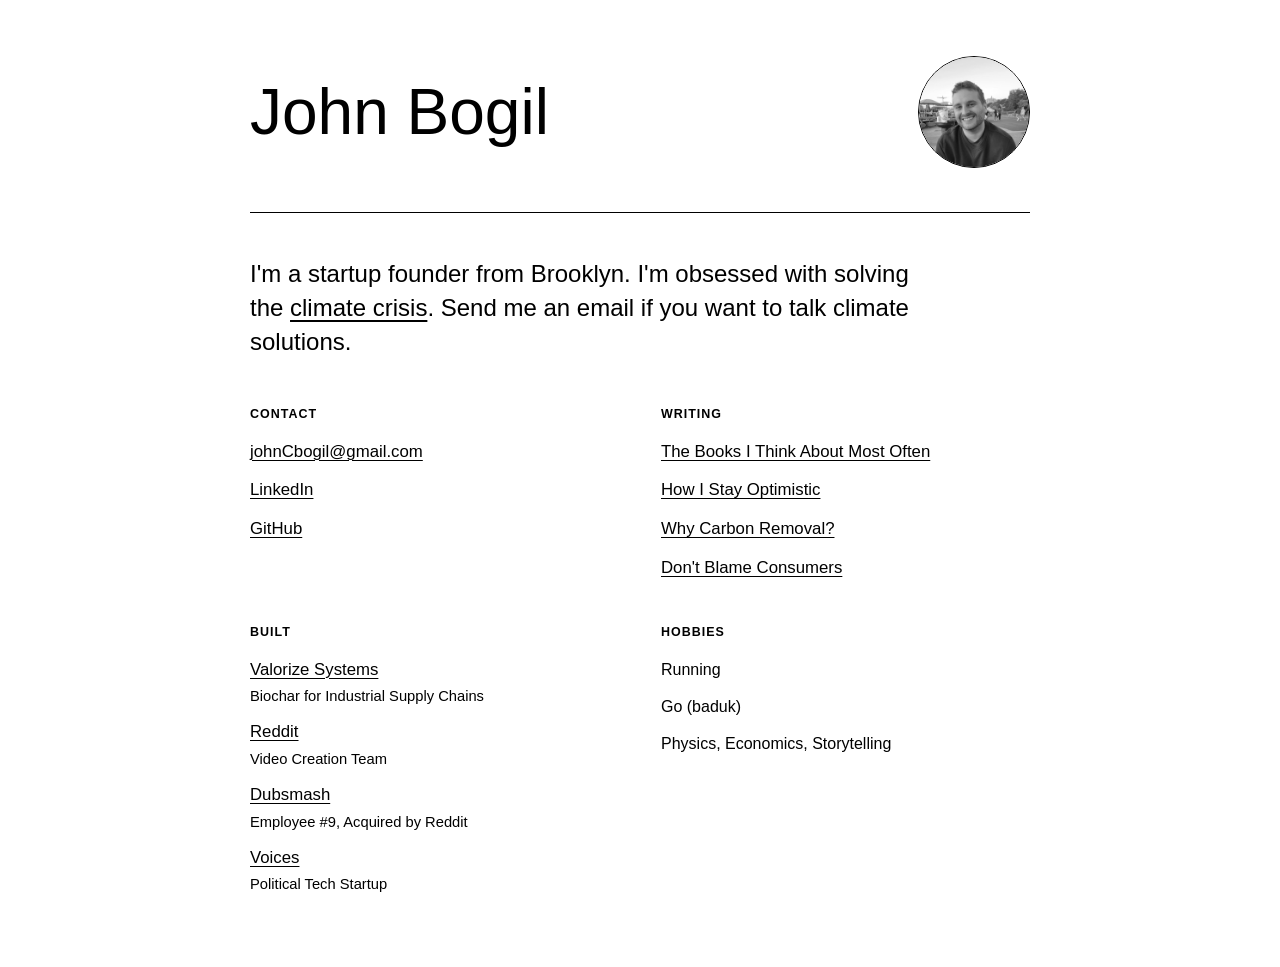
==== index.html @ 276f4df5 "Update homepage role description" ====
<!doctype html>
<html lang="en">
  <head>
    <meta charset="utf-8">
    <meta name="viewport" content="width=device-width, initial-scale=1">
    <meta
      name="description"
      content="John Bogil is a startup founder from Brooklyn focused on climate solutions."
    >
    <link rel="icon" type="image/png" href="/assets/favicon.png">
    <link rel="apple-touch-icon" href="/assets/apple-touch-icon.png">
    <title>John Bogil</title>
    <style>
      :root {
        color-scheme: light;
        --bg: #fff;
        --text: #000;
        --muted: #000;
        --line: #000;
        --accent: #000;
        --focus: #000;
        --font-sans: -apple-system, BlinkMacSystemFont, "SF Pro Text",
          "SF Pro Display", "Helvetica Neue", Helvetica, Arial, sans-serif;
      }

      * {
        box-sizing: border-box;
      }

      html {
        font-size: 16px;
      }

      body {
        margin: 0;
        background: var(--bg);
        color: var(--text);
        font-family: var(--font-sans);
        line-height: 1.58;
        text-rendering: optimizeLegibility;
      }

      a {
        color: var(--accent);
        overflow-wrap: anywhere;
        text-decoration-thickness: 0.08em;
        text-underline-offset: 0.18em;
      }

      a:hover {
        color: var(--text);
      }

      a:focus-visible {
        border-radius: 4px;
        outline: 3px solid var(--focus);
        outline-offset: 3px;
      }

      .page {
        width: calc(100% - 40px);
        max-width: 780px;
        margin: 0 auto;
        padding: 56px 0 72px;
      }

      header {
        display: flex;
        align-items: center;
        justify-content: space-between;
        gap: 28px;
        padding-bottom: 44px;
        border-bottom: 1px solid var(--line);
      }

      h1 {
        margin: 0;
        font-size: 4rem;
        font-weight: 500;
        line-height: 0.98;
      }

      .avatar {
        display: block;
        width: 112px;
        height: 112px;
        flex: 0 0 auto;
        border: 1px solid var(--line);
        border-radius: 50%;
        filter: grayscale(100%);
        object-fit: cover;
      }

      main {
        padding-top: 44px;
      }

      .intro {
        max-width: 670px;
        margin: 0 0 46px;
        font-size: 1.5rem;
        line-height: 1.42;
      }

      .grid {
        display: grid;
        grid-template-columns: minmax(0, 1fr) minmax(0, 1fr);
        gap: 42px;
      }

      section {
        min-width: 0;
      }

      h2 {
        margin: 0 0 14px;
        font-family: var(--font-sans);
        font-size: 0.78rem;
        font-weight: 700;
        letter-spacing: 0.08em;
        text-transform: uppercase;
        color: var(--muted);
      }

      ul {
        display: grid;
        gap: 12px;
        margin: 0;
        padding: 0;
        list-style: none;
      }

      li {
        margin: 0;
      }

      .item-title {
        display: inline;
        font-size: 1.05rem;
      }

      .item-note {
        display: block;
        margin-top: 2px;
        color: var(--muted);
        font-family: var(--font-sans);
        font-size: 0.92rem;
        line-height: 1.5;
      }

      @media (max-width: 660px) {
        .page {
          width: calc(100% - 36px);
          padding-top: 28px;
          padding-bottom: 48px;
        }

        header {
          gap: 18px;
          padding-bottom: 30px;
        }

        h1 {
          font-size: 2.45rem;
        }

        .avatar {
          width: 76px;
          height: 76px;
        }

        .intro {
          font-size: 1.25rem;
        }

        .grid {
          grid-template-columns: 1fr;
          gap: 34px;
        }

        main {
          padding-top: 32px;
        }
      }
    </style>
  </head>
  <body>
    <div class="page">
      <header>
        <h1>John Bogil</h1>
        <img
          class="avatar"
          src="assets/avatar.jpg"
          width="512"
          height="512"
          alt="John Bogil"
        >
      </header>

      <main>
        <p class="intro">
          I'm a startup founder from Brooklyn.
          I'm obsessed with solving the
          <a href="https://apnews.com/article/climate-united-nations-paris-europe-berlin-802ae4475c9047fb6d82ac88b37a690e" target="_blank" rel="noopener noreferrer">climate crisis</a>.
          Send me an email if you want to talk climate solutions.
        </p>

        <div class="grid">
          <section id="contact" aria-labelledby="contact-title">
            <h2 id="contact-title">Contact</h2>
            <ul>
              <li>
                <a class="item-title" href="mailto:johncbogil@gmail.com">johnCbogil@gmail.com</a>
              </li>
              <li>
                <a class="item-title" href="https://www.linkedin.com/in/johnbogil/" target="_blank" rel="noopener noreferrer">LinkedIn</a>
              </li>
              <li>
                <a class="item-title" href="https://github.com/johnCbogil" target="_blank" rel="noopener noreferrer">GitHub</a>
              </li>
            </ul>
          </section>

          <section id="writing" aria-labelledby="writing-title">
            <h2 id="writing-title">Writing</h2>
            <ul>
              <li>
                <a class="item-title" href="writing/books.html">The Books I Think About Most Often</a>
              </li>
              <li>
                <a class="item-title" href="writing/optimism.html">How I Stay Optimistic</a>
              </li>
              <li>
                <a class="item-title" href="writing/carbon-removal.html">Why Carbon Removal?</a>
              </li>
              <li>
                <a class="item-title" href="writing/consumers.html">Don't Blame Consumers</a>
              </li>
            </ul>
          </section>

          <section id="projects" aria-labelledby="projects-title">
            <h2 id="projects-title">Built</h2>
            <ul>
              <li>
                <a class="item-title" href="https://www.valorizesystems.com/" target="_blank" rel="noopener noreferrer">Valorize Systems</a>
                <span class="item-note">Biochar for Industrial Supply Chains</span>
              </li>
              <li>
                <a class="item-title" href="https://redditinc.com/news/bringing-more-of-dubsmash-to-reddit-by-launching-new-video-features" target="_blank" rel="noopener noreferrer">Reddit</a>
                <span class="item-note">Video Creation Team</span>
              </li>
              <li>
                <a class="item-title" href="https://techcrunch.com/2020/12/13/reddit-acquires-dubsmash/" target="_blank" rel="noopener noreferrer">Dubsmash</a>
                <span class="item-note">Employee #9, Acquired by Reddit</span>
              </li>
              <li>
                <a class="item-title" href="projects/voices.html">Voices</a>
                <span class="item-note">Political Tech Startup</span>
              </li>
            </ul>
          </section>

          <section id="hobbies" aria-labelledby="hobbies-title">
            <h2 id="hobbies-title">Hobbies</h2>
            <ul>
              <li>Running</li>
              <li>Go (baduk)</li>
              <li>Physics, Economics, Storytelling</li>
            </ul>
          </section>
        </div>
      </main>
    </div>
  </body>
</html>
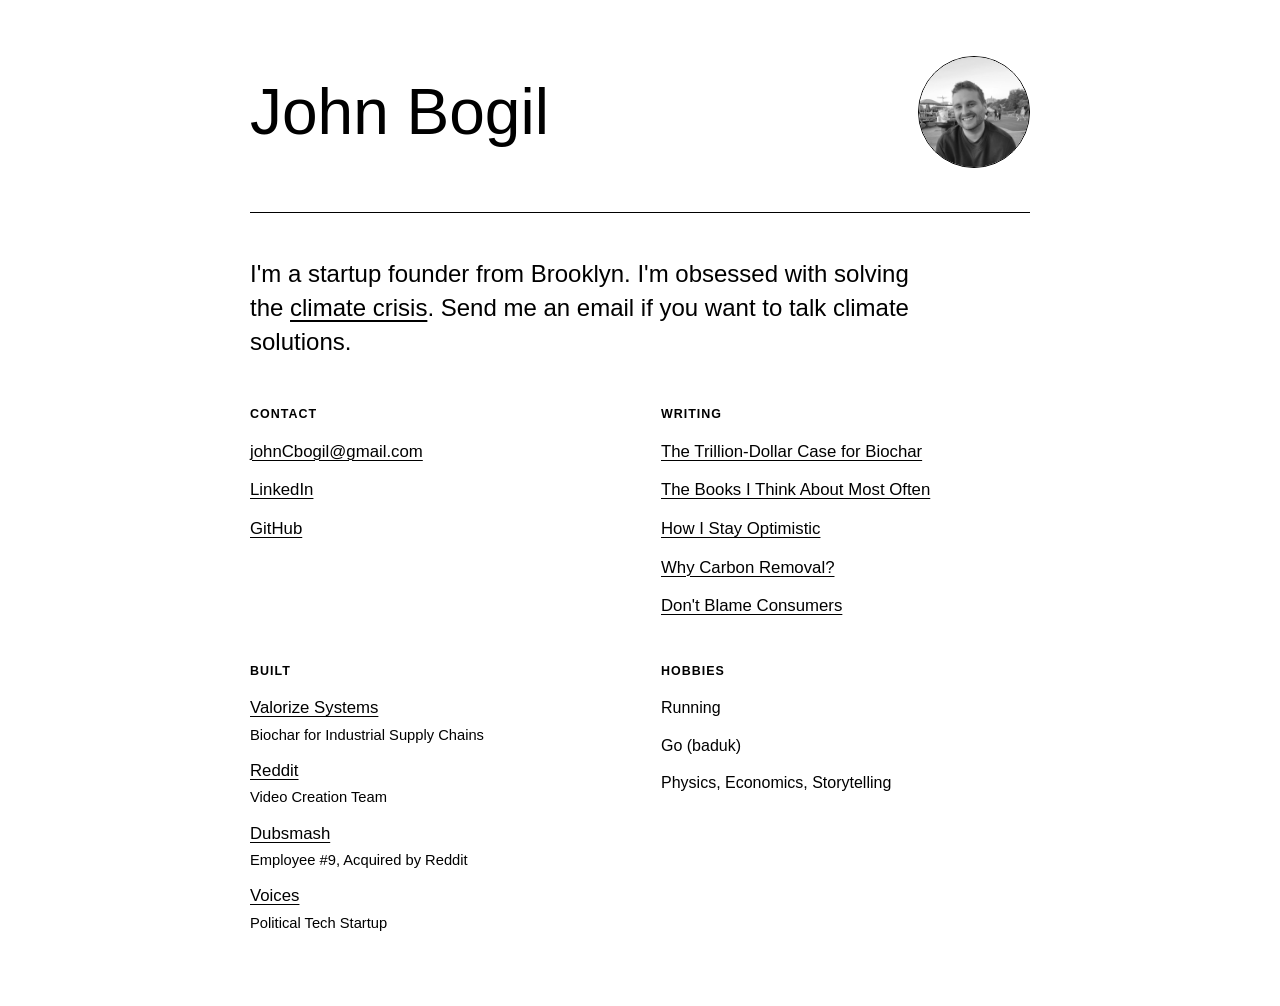
==== commit 872c7938: "Publish biochar industrial case" ====
--- a/index.html
+++ b/index.html
@@ -225,6 +225,9 @@
             <h2 id="writing-title">Writing</h2>
             <ul>
               <li>
+                <a class="item-title" href="writing/trillion-dollar-case-for-biochar.html">The Trillion-Dollar Case for Biochar</a>
+              </li>
+              <li>
                 <a class="item-title" href="writing/books.html">The Books I Think About Most Often</a>
               </li>
               <li>
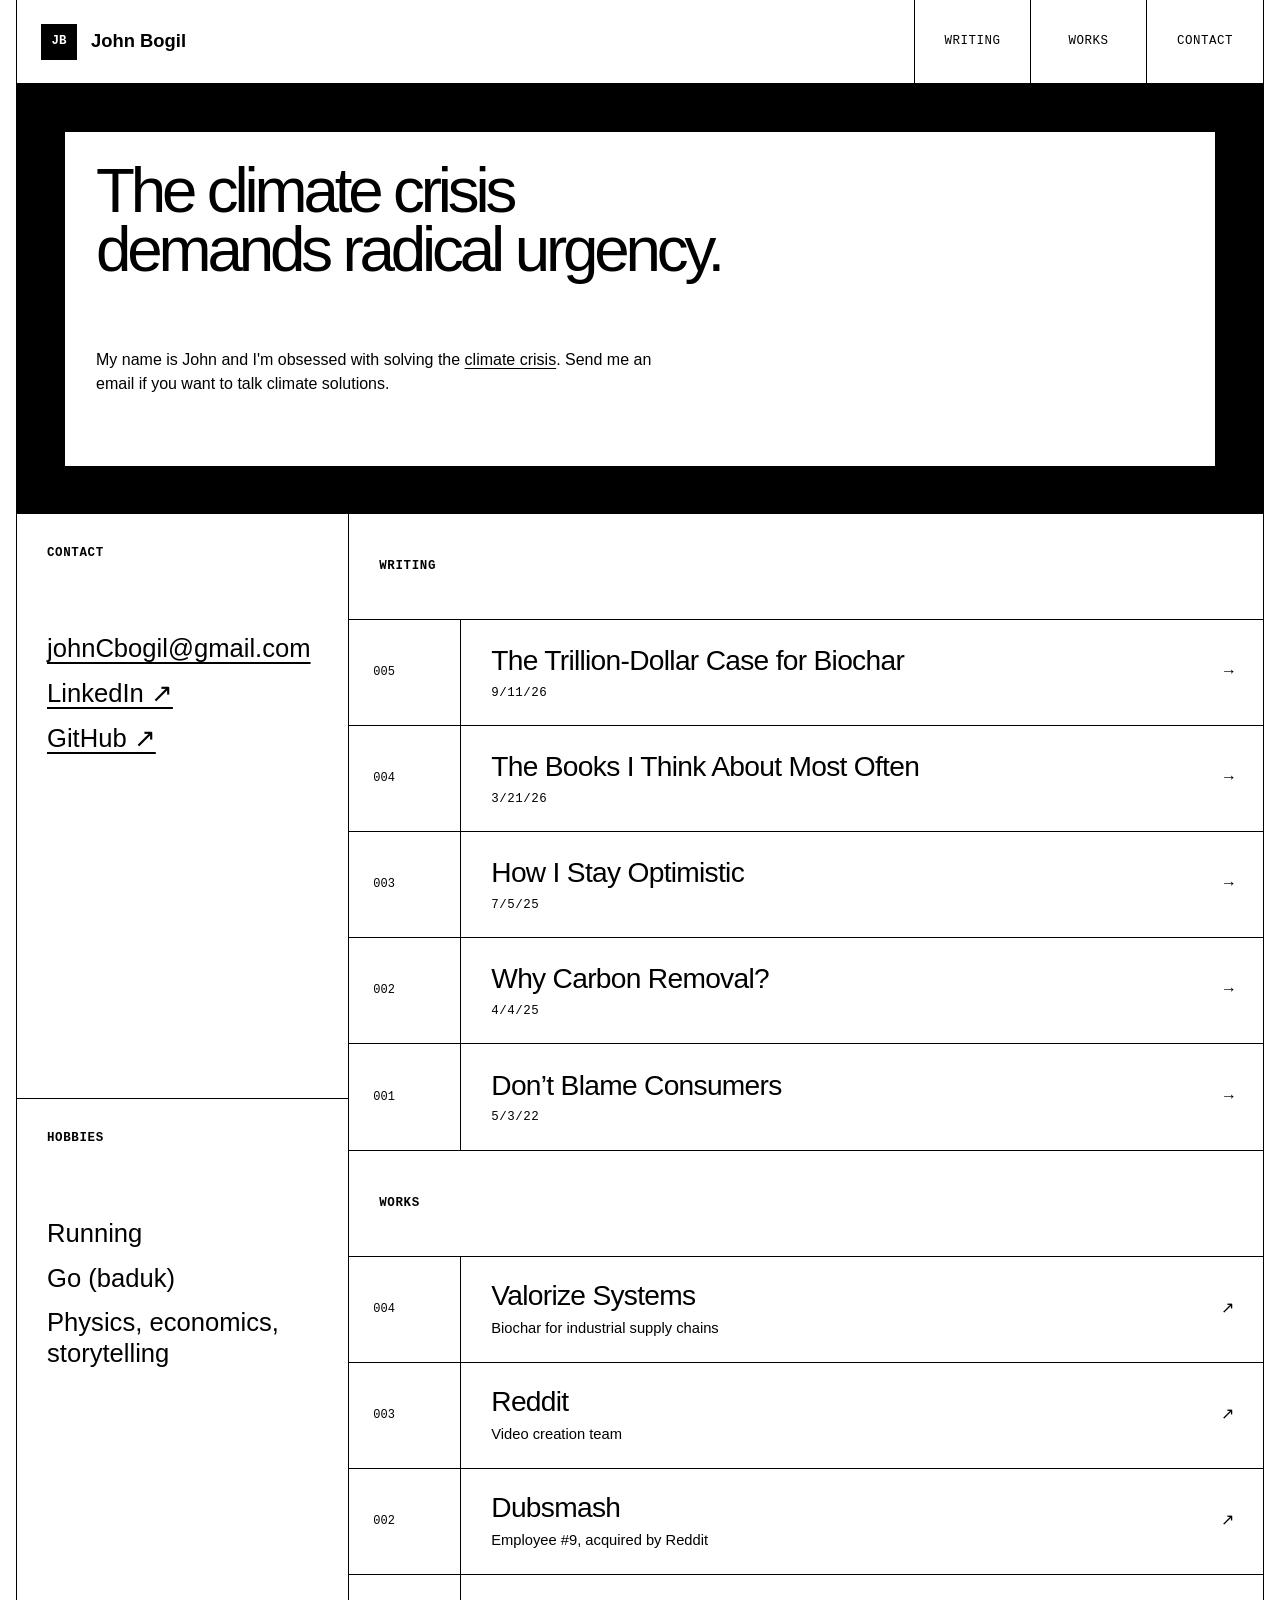
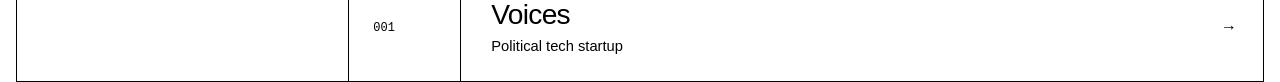
==== commit 6057c3f9: "Redesign personal site" ====
--- a/index.html
+++ b/index.html
@@ -3,277 +3,90 @@
   <head>
     <meta charset="utf-8">
     <meta name="viewport" content="width=device-width, initial-scale=1">
-    <meta
-      name="description"
-      content="John Bogil is a startup founder from Brooklyn focused on climate solutions."
-    >
-    <link rel="icon" type="image/png" href="/assets/favicon.png">
+    <meta name="description" content="John Bogil is a startup founder from Brooklyn focused on climate solutions.">
+    <link rel="icon" type="image/svg+xml" href="/assets/favicon.svg?v=1">
     <link rel="apple-touch-icon" href="/assets/apple-touch-icon.png">
+    <link rel="stylesheet" href="style.css?v=20260924-2">
     <title>John Bogil</title>
-    <style>
-      :root {
-        color-scheme: light;
-        --bg: #fff;
-        --text: #000;
-        --muted: #000;
-        --line: #000;
-        --accent: #000;
-        --focus: #000;
-        --font-sans: -apple-system, BlinkMacSystemFont, "SF Pro Text",
-          "SF Pro Display", "Helvetica Neue", Helvetica, Arial, sans-serif;
-      }
-
-      * {
-        box-sizing: border-box;
-      }
-
-      html {
-        font-size: 16px;
-      }
-
-      body {
-        margin: 0;
-        background: var(--bg);
-        color: var(--text);
-        font-family: var(--font-sans);
-        line-height: 1.58;
-        text-rendering: optimizeLegibility;
-      }
-
-      a {
-        color: var(--accent);
-        overflow-wrap: anywhere;
-        text-decoration-thickness: 0.08em;
-        text-underline-offset: 0.18em;
-      }
-
-      a:hover {
-        color: var(--text);
-      }
-
-      a:focus-visible {
-        border-radius: 4px;
-        outline: 3px solid var(--focus);
-        outline-offset: 3px;
-      }
-
-      .page {
-        width: calc(100% - 40px);
-        max-width: 780px;
-        margin: 0 auto;
-        padding: 56px 0 72px;
-      }
-
-      header {
-        display: flex;
-        align-items: center;
-        justify-content: space-between;
-        gap: 28px;
-        padding-bottom: 44px;
-        border-bottom: 1px solid var(--line);
-      }
-
-      h1 {
-        margin: 0;
-        font-size: 4rem;
-        font-weight: 500;
-        line-height: 0.98;
-      }
-
-      .avatar {
-        display: block;
-        width: 112px;
-        height: 112px;
-        flex: 0 0 auto;
-        border: 1px solid var(--line);
-        border-radius: 50%;
-        filter: grayscale(100%);
-        object-fit: cover;
-      }
-
-      main {
-        padding-top: 44px;
-      }
-
-      .intro {
-        max-width: 670px;
-        margin: 0 0 46px;
-        font-size: 1.5rem;
-        line-height: 1.42;
-      }
-
-      .grid {
-        display: grid;
-        grid-template-columns: minmax(0, 1fr) minmax(0, 1fr);
-        gap: 42px;
-      }
-
-      section {
-        min-width: 0;
-      }
-
-      h2 {
-        margin: 0 0 14px;
-        font-family: var(--font-sans);
-        font-size: 0.78rem;
-        font-weight: 700;
-        letter-spacing: 0.08em;
-        text-transform: uppercase;
-        color: var(--muted);
-      }
-
-      ul {
-        display: grid;
-        gap: 12px;
-        margin: 0;
-        padding: 0;
-        list-style: none;
-      }
-
-      li {
-        margin: 0;
-      }
-
-      .item-title {
-        display: inline;
-        font-size: 1.05rem;
-      }
-
-      .item-note {
-        display: block;
-        margin-top: 2px;
-        color: var(--muted);
-        font-family: var(--font-sans);
-        font-size: 0.92rem;
-        line-height: 1.5;
-      }
-
-      @media (max-width: 660px) {
-        .page {
-          width: calc(100% - 36px);
-          padding-top: 28px;
-          padding-bottom: 48px;
-        }
-
-        header {
-          gap: 18px;
-          padding-bottom: 30px;
-        }
-
-        h1 {
-          font-size: 2.45rem;
-        }
-
-        .avatar {
-          width: 76px;
-          height: 76px;
-        }
-
-        .intro {
-          font-size: 1.25rem;
-        }
-
-        .grid {
-          grid-template-columns: 1fr;
-          gap: 34px;
-        }
-
-        main {
-          padding-top: 32px;
-        }
-      }
-    </style>
   </head>
   <body>
-    <div class="page">
-      <header>
-        <h1>John Bogil</h1>
-        <img
-          class="avatar"
-          src="assets/avatar.jpg"
-          width="512"
-          height="512"
-          alt="John Bogil"
-        >
+    <a class="skip-link" href="#main">Skip to content</a>
+    <div class="site-shell">
+      <header class="site-header">
+        <a class="brand" href="./" aria-label="John Bogil, home">
+          <span class="brand-mark" aria-hidden="true">JB</span>
+          <span>John Bogil</span>
+        </a>
+        <nav class="site-nav" aria-label="Primary navigation">
+          <a href="#writing">Writing</a>
+          <a href="#built">Works</a>
+          <a href="#contact">Contact</a>
+        </nav>
       </header>
 
-      <main>
-        <p class="intro">
-          I'm a startup founder from Brooklyn.
-          I'm obsessed with solving the
-          <a href="https://apnews.com/article/climate-united-nations-paris-europe-berlin-802ae4475c9047fb6d82ac88b37a690e" target="_blank" rel="noopener noreferrer">climate crisis</a>.
-          Send me an email if you want to talk climate solutions.
-        </p>
+      <main id="main">
+        <section class="hero" aria-labelledby="hero-title">
+          <div class="hero-card">
+            <h1 class="hero-title" id="hero-title">The climate crisis<br>demands radical urgency.</h1>
+            <div class="hero-summary">
+              <p>
+                My name is John and I'm obsessed with solving the
+                <a href="https://apnews.com/article/climate-united-nations-paris-europe-berlin-802ae4475c9047fb6d82ac88b37a690e" target="_blank" rel="noopener noreferrer">climate crisis</a>.
+                Send me an email if you want to talk climate solutions.
+              </p>
+            </div>
+          </div>
+        </section>
 
-        <div class="grid">
-          <section id="contact" aria-labelledby="contact-title">
-            <h2 id="contact-title">Contact</h2>
-            <ul>
-              <li>
-                <a class="item-title" href="mailto:johncbogil@gmail.com">johnCbogil@gmail.com</a>
-              </li>
-              <li>
-                <a class="item-title" href="https://www.linkedin.com/in/johnbogil/" target="_blank" rel="noopener noreferrer">LinkedIn</a>
-              </li>
-              <li>
-                <a class="item-title" href="https://github.com/johnCbogil" target="_blank" rel="noopener noreferrer">GitHub</a>
-              </li>
+        <div class="home-grid">
+          <div class="catalog-column">
+        <section class="section-block" id="writing" aria-labelledby="writing-title">
+          <div class="section-heading">
+            <h2 class="section-kicker" id="writing-title">Writing</h2>
+          </div>
+          <ol class="index-list writing-list">
+            <li><span class="row-index">005</span><a class="writing-link" href="writing/trillion-dollar-case-for-biochar.html"><span>The Trillion-Dollar Case for Biochar</span><time class="writing-date" datetime="2026-09-11">9/11/26</time></a></li>
+            <li><span class="row-index">004</span><a class="writing-link" href="writing/books.html"><span>The Books I Think About Most Often</span><time class="writing-date" datetime="2026-03-21">3/21/26</time></a></li>
+            <li><span class="row-index">003</span><a class="writing-link" href="writing/optimism.html"><span>How I Stay Optimistic</span><time class="writing-date" datetime="2025-07-05">7/5/25</time></a></li>
+            <li><span class="row-index">002</span><a class="writing-link" href="writing/carbon-removal.html"><span>Why Carbon Removal?</span><time class="writing-date" datetime="2025-04-04">4/4/25</time></a></li>
+            <li><span class="row-index">001</span><a class="writing-link" href="writing/consumers.html"><span>Don’t Blame Consumers</span><time class="writing-date" datetime="2022-05-03">5/3/22</time></a></li>
+          </ol>
+        </section>
+
+        <section class="section-block" id="built" aria-labelledby="built-title">
+          <div class="section-heading">
+            <h2 class="section-kicker" id="built-title">Works</h2>
+          </div>
+          <ol class="index-list projects-list">
+            <li><span class="row-index">004</span><a class="project-link" href="https://www.valorizesystems.com/" target="_blank" rel="noopener noreferrer"><span>Valorize Systems</span><span class="project-subtitle">Biochar for industrial supply chains</span></a></li>
+            <li><span class="row-index">003</span><a class="project-link" href="https://redditinc.com/news/bringing-more-of-dubsmash-to-reddit-by-launching-new-video-features" target="_blank" rel="noopener noreferrer"><span>Reddit</span><span class="project-subtitle">Video creation team</span></a></li>
+            <li><span class="row-index">002</span><a class="project-link" href="https://techcrunch.com/2020/12/13/reddit-acquires-dubsmash/" target="_blank" rel="noopener noreferrer"><span>Dubsmash</span><span class="project-subtitle">Employee #9, acquired by Reddit</span></a></li>
+            <li><span class="row-index">001</span><a class="project-link" href="projects/voices.html"><span>Voices</span><span class="project-subtitle">Political tech startup</span></a></li>
+          </ol>
+        </section>
+          </div>
+
+        <aside class="profile-column" id="contact" aria-label="Contact and interests">
+          <div class="utility-panel">
+            <h2 class="utility-kicker">Contact</h2>
+            <ul class="profile-list">
+              <li><a href="mailto:johncbogil@gmail.com">johnCbogil@gmail.com</a></li>
+              <li><a href="https://www.linkedin.com/in/johnbogil/" target="_blank" rel="noopener noreferrer">LinkedIn ↗</a></li>
+              <li><a href="https://github.com/johnCbogil" target="_blank" rel="noopener noreferrer">GitHub ↗</a></li>
             </ul>
-          </section>
-
-          <section id="writing" aria-labelledby="writing-title">
-            <h2 id="writing-title">Writing</h2>
-            <ul>
-              <li>
-                <a class="item-title" href="writing/trillion-dollar-case-for-biochar.html">The Trillion-Dollar Case for Biochar</a>
-              </li>
-              <li>
-                <a class="item-title" href="writing/books.html">The Books I Think About Most Often</a>
-              </li>
-              <li>
-                <a class="item-title" href="writing/optimism.html">How I Stay Optimistic</a>
-              </li>
-              <li>
-                <a class="item-title" href="writing/carbon-removal.html">Why Carbon Removal?</a>
-              </li>
-              <li>
-                <a class="item-title" href="writing/consumers.html">Don't Blame Consumers</a>
-              </li>
-            </ul>
-          </section>
-
-          <section id="projects" aria-labelledby="projects-title">
-            <h2 id="projects-title">Built</h2>
-            <ul>
-              <li>
-                <a class="item-title" href="https://www.valorizesystems.com/" target="_blank" rel="noopener noreferrer">Valorize Systems</a>
-                <span class="item-note">Biochar for Industrial Supply Chains</span>
-              </li>
-              <li>
-                <a class="item-title" href="https://redditinc.com/news/bringing-more-of-dubsmash-to-reddit-by-launching-new-video-features" target="_blank" rel="noopener noreferrer">Reddit</a>
-                <span class="item-note">Video Creation Team</span>
-              </li>
-              <li>
-                <a class="item-title" href="https://techcrunch.com/2020/12/13/reddit-acquires-dubsmash/" target="_blank" rel="noopener noreferrer">Dubsmash</a>
-                <span class="item-note">Employee #9, Acquired by Reddit</span>
-              </li>
-              <li>
-                <a class="item-title" href="projects/voices.html">Voices</a>
-                <span class="item-note">Political Tech Startup</span>
-              </li>
-            </ul>
-          </section>
-
-          <section id="hobbies" aria-labelledby="hobbies-title">
-            <h2 id="hobbies-title">Hobbies</h2>
-            <ul>
+          </div>
+          <div class="utility-panel">
+            <h2 class="utility-kicker">Hobbies</h2>
+            <ul class="profile-list">
               <li>Running</li>
               <li>Go (baduk)</li>
-              <li>Physics, Economics, Storytelling</li>
+              <li>Physics, economics, storytelling</li>
             </ul>
-          </section>
+          </div>
+        </aside>
         </div>
       </main>
+
     </div>
   </body>
 </html>
--- a/style.css
+++ b/style.css
@@ -0,0 +1,708 @@
+:root {
+  color-scheme: light dark;
+  --paper: #fff;
+  --ink: #000;
+  --inverse-paper: #000;
+  --inverse-ink: #fff;
+  --font-sans: -apple-system, BlinkMacSystemFont, "SF Pro Text",
+    "SF Pro Display", "Helvetica Neue", Helvetica, Arial, sans-serif;
+  --font-mono: "SFMono-Regular", Consolas, "Liberation Mono", Menlo,
+    monospace;
+}
+
+@media (prefers-color-scheme: dark) {
+  :root {
+    --paper: #000;
+    --ink: #fff;
+    --inverse-paper: #fff;
+    --inverse-ink: #000;
+  }
+}
+
+* { box-sizing: border-box; }
+
+html {
+  font-size: 16px;
+  scroll-behavior: smooth;
+}
+
+body {
+  margin: 0;
+  background: var(--paper);
+  color: var(--ink);
+  font-family: var(--font-sans);
+  line-height: 1.55;
+  text-rendering: optimizeLegibility;
+}
+
+a {
+  color: inherit;
+  overflow-wrap: anywhere;
+  text-decoration-thickness: 0.08em;
+  text-underline-offset: 0.18em;
+}
+
+a:hover { text-decoration-thickness: 0.14em; }
+
+a:focus-visible {
+  outline: 3px solid var(--ink);
+  outline-offset: 4px;
+}
+
+.skip-link {
+  position: fixed;
+  z-index: 20;
+  top: 12px;
+  left: 12px;
+  padding: 10px 14px;
+  background: var(--paper);
+  color: var(--ink);
+  border: 1px solid var(--ink);
+  transform: translateY(-180%);
+}
+
+.skip-link:focus { transform: translateY(0); }
+
+.site-shell {
+  width: calc(100% - 32px);
+  max-width: 1440px;
+  min-height: 100vh;
+  margin: 0 auto;
+  border-right: 1px solid var(--ink);
+  border-left: 1px solid var(--ink);
+}
+
+.site-header {
+  display: grid;
+  grid-template-columns: minmax(0, 1fr) auto;
+  min-height: 84px;
+  background: var(--paper);
+  border-bottom: 1px solid var(--ink);
+}
+
+.brand {
+  display: inline-flex;
+  align-items: center;
+  gap: 14px;
+  width: fit-content;
+  padding: 18px 24px;
+  font-size: 1.15rem;
+  font-weight: 700;
+  line-height: 1;
+  text-decoration: none;
+}
+
+.brand-mark {
+  display: grid;
+  width: 36px;
+  height: 36px;
+  place-items: center;
+  background: var(--ink);
+  color: var(--paper);
+  font-family: var(--font-mono);
+  font-size: 0.78rem;
+  font-weight: 700;
+}
+
+.site-nav {
+  display: flex;
+  border-left: 1px solid var(--ink);
+}
+
+.site-nav a {
+  display: grid;
+  min-width: 116px;
+  padding: 20px;
+  place-items: center;
+  border-right: 1px solid var(--ink);
+  font-family: var(--font-mono);
+  font-size: 0.78rem;
+  letter-spacing: 0.04em;
+  text-decoration: none;
+  text-transform: uppercase;
+}
+
+.site-nav a:last-child { border-right: 0; }
+
+.site-nav a:hover,
+.site-nav a:focus-visible {
+  background: var(--ink);
+  color: var(--paper);
+}
+
+.hero {
+  position: relative;
+  min-height: 430px;
+  overflow: hidden;
+  background: var(--inverse-paper);
+  color: var(--inverse-ink);
+}
+
+.hero-index {
+  position: absolute;
+  z-index: 2;
+  top: 28px;
+  left: 30px;
+  margin: 0;
+  font-family: var(--font-mono);
+  font-size: 0.75rem;
+  letter-spacing: 0.08em;
+  text-transform: uppercase;
+}
+
+.hero-card {
+  position: absolute;
+  z-index: 3;
+  top: 48px;
+  right: 48px;
+  bottom: 48px;
+  left: 48px;
+  display: grid;
+  grid-template-columns: 1fr;
+  background: var(--paper);
+  color: var(--ink);
+  border: 1px solid var(--inverse-ink);
+}
+
+.hero-title {
+  margin: 0;
+  padding: 28px 30px 32px;
+  font-size: clamp(calc(2.8rem - 6pt), calc(5.6vw - 6pt), calc(5.7rem - 6pt));
+  font-weight: 500;
+  letter-spacing: -0.065em;
+  line-height: 0.92;
+}
+
+.hero-summary {
+  padding: 0 30px 32px;
+}
+
+.hero-summary p {
+  max-width: 36rem;
+  margin: 0;
+  font-size: 1rem;
+  line-height: 1.45;
+}
+
+.section-block { border-bottom: 1px solid var(--ink); }
+
+.section-heading {
+  display: flex;
+  flex-direction: column;
+  align-items: flex-start;
+  justify-content: center;
+  min-height: 106px;
+  border-bottom: 1px solid var(--ink);
+}
+
+.section-number,
+.section-count,
+.eyebrow,
+.post-date {
+  font-family: var(--font-mono);
+  font-size: 0.78rem;
+  letter-spacing: 0.05em;
+  text-transform: uppercase;
+}
+
+.section-number {
+  align-self: stretch;
+  display: grid;
+  padding: 24px;
+  place-items: end start;
+  border-right: 1px solid var(--ink);
+}
+
+.section-kicker,
+.utility-kicker {
+  display: block;
+  font-family: var(--font-mono);
+  font-size: 0.78rem;
+  letter-spacing: 0.05em;
+  text-transform: uppercase;
+}
+
+.section-kicker {
+  margin: 0;
+  padding: 30px;
+}
+
+.section-count { padding: 24px 30px; }
+
+.index-list,
+.profile-list,
+.article-content ol {
+  margin: 0;
+  padding: 0;
+  list-style: none;
+}
+
+.index-list li {
+  display: grid;
+  grid-template-columns: 112px minmax(0, 1fr) minmax(180px, 0.6fr);
+  min-height: 106px;
+  border-bottom: 1px solid var(--ink);
+}
+
+.writing-list li,
+.projects-list li {
+  grid-template-columns: 112px minmax(0, 1fr);
+}
+
+.index-list li:last-child { border-bottom: 0; }
+
+.row-index {
+  display: grid;
+  padding: 24px;
+  place-items: center start;
+  border-right: 1px solid var(--ink);
+  font-family: var(--font-mono);
+  font-size: 0.75rem;
+}
+
+.index-list a {
+  display: flex;
+  align-items: center;
+  padding: 22px 30px;
+  font-size: clamp(1.25rem, 2.2vw, 2.05rem);
+  font-weight: 500;
+  letter-spacing: -0.025em;
+  line-height: 1.15;
+  text-decoration: none;
+}
+
+.index-list a::after {
+  margin-left: auto;
+  padding-left: 18px;
+  content: "↗";
+  font-family: var(--font-mono);
+  font-size: 1rem;
+}
+
+.index-list a[href^="writing/"]::after,
+.index-list a[href^="projects/"]::after { content: "→"; }
+
+.index-list .writing-link,
+.index-list .project-link {
+  position: relative;
+  flex-direction: column;
+  align-items: flex-start;
+  justify-content: center;
+  padding-right: 72px;
+}
+
+.writing-link::after,
+.project-link::after {
+  position: absolute;
+  right: 30px;
+  margin-left: 0;
+  padding-left: 0;
+}
+
+.writing-date {
+  margin-top: 8px;
+  font-family: var(--font-mono);
+  font-size: 0.78rem;
+  font-weight: 400;
+  letter-spacing: 0.04em;
+}
+
+.project-subtitle {
+  display: block;
+  margin-top: 6px;
+  font-family: var(--font-sans);
+  font-size: 0.92rem;
+  font-weight: 400;
+  letter-spacing: 0;
+  line-height: 1.35;
+}
+
+.index-list a:hover,
+.index-list a:focus-visible {
+  background: var(--ink);
+  color: var(--paper);
+}
+
+.home-grid {
+  display: grid;
+  grid-template-areas: "profile catalog";
+  grid-template-columns: minmax(280px, 0.8fr) minmax(0, 2.2fr);
+}
+
+.catalog-column {
+  grid-area: catalog;
+  min-width: 0;
+}
+
+.profile-column {
+  display: grid;
+  grid-area: profile;
+  min-width: 0;
+  grid-template-rows: 1fr 1fr;
+  border-right: 1px solid var(--ink);
+  border-bottom: 1px solid var(--ink);
+}
+
+.utility-panel {
+  min-height: 340px;
+  padding: 30px;
+}
+
+.utility-panel + .utility-panel { border-top: 1px solid var(--ink); }
+
+.utility-panel h2 {
+  margin: 0 0 70px;
+}
+
+.utility-kicker {
+  margin-bottom: 70px;
+}
+
+.profile-list {
+  display: grid;
+  gap: 14px;
+}
+
+.profile-list a,
+.profile-list li {
+  width: fit-content;
+  font-size: clamp(1.25rem, 2vw, 1.75rem);
+  line-height: 1.2;
+}
+
+.site-footer {
+  display: flex;
+  justify-content: space-between;
+  gap: 24px;
+  padding: 20px 24px;
+  font-family: var(--font-mono);
+  font-size: 0.75rem;
+  letter-spacing: 0.04em;
+  text-transform: uppercase;
+}
+
+.subpage-shell {
+  width: calc(100% - 32px);
+  max-width: 1320px;
+  min-height: 100vh;
+  margin: 0 auto;
+  border-right: 1px solid var(--ink);
+  border-left: 1px solid var(--ink);
+}
+
+.subpage-header {
+  display: grid;
+  grid-template-columns: 190px minmax(0, 1fr);
+  padding: 0;
+  border-bottom: 1px solid var(--ink);
+}
+
+.subpage-meta {
+  display: flex;
+  flex-direction: column;
+  justify-content: space-between;
+  gap: 40px;
+  min-height: 420px;
+  padding: 28px 24px;
+  border-right: 1px solid var(--ink);
+}
+
+.back-link {
+  width: fit-content;
+  margin: 0;
+  font-family: var(--font-mono);
+  font-size: 0.78rem;
+  letter-spacing: 0.04em;
+  text-decoration: none;
+  text-transform: uppercase;
+}
+
+.subpage-title-wrap {
+  display: flex;
+  flex-direction: column;
+  justify-content: flex-end;
+  min-width: 0;
+  min-height: 420px;
+  padding: 34px 40px 42px;
+  background: var(--inverse-paper);
+  color: var(--inverse-ink);
+}
+
+.subpage-title-wrap h1 {
+  max-width: 980px;
+  margin: 20px 0 0;
+  font-size: clamp(3.2rem, 7.2vw, 7.5rem);
+  font-weight: 500;
+  letter-spacing: -0.065em;
+  line-height: 0.9;
+  overflow-wrap: break-word;
+}
+
+.article-grid {
+  display: grid;
+  grid-template-columns: 190px minmax(0, 760px) minmax(0, 1fr);
+  padding-top: 0;
+}
+
+.article-rail {
+  min-height: 100%;
+  padding: 30px 24px;
+  border-right: 1px solid var(--ink);
+}
+
+.article-content {
+  min-width: 0;
+  padding: 54px 52px 80px;
+  border-right: 1px solid var(--ink);
+  font-size: 1.06rem;
+  line-height: 1.72;
+}
+
+.article-content p { margin: 0 0 1.3rem; }
+
+.article-content h2 {
+  margin: 3rem 0 0.8rem;
+  font-size: 1.5rem;
+  font-weight: 600;
+  letter-spacing: -0.025em;
+  line-height: 1.2;
+}
+
+.article-content .lede {
+  margin-bottom: 2.4rem;
+  font-size: 1.35rem;
+  line-height: 1.5;
+}
+
+.article-content blockquote {
+  margin: 2rem 0;
+  padding: 20px 24px;
+  border: 1px solid var(--ink);
+  font-size: 1rem;
+}
+
+.article-content > ol:not(.book-list) {
+  display: grid;
+  gap: 0.65rem;
+  margin: 0 0 1.4rem;
+  padding-left: 1.4rem;
+  list-style: decimal;
+}
+
+.book-list {
+  gap: 0;
+  counter-reset: books;
+}
+
+.book-list li {
+  display: grid;
+  grid-template-columns: 54px minmax(0, 1fr);
+  gap: 0 18px;
+  padding: 18px 0;
+  border-bottom: 1px solid var(--ink);
+  counter-increment: books;
+}
+
+.book-list li::before {
+  grid-row: span 2;
+  content: counter(books, decimal-leading-zero);
+  font-family: var(--font-mono);
+  font-size: 0.76rem;
+}
+
+.book-list a {
+  width: fit-content;
+  font-size: 1.16rem;
+  font-weight: 600;
+}
+
+.author {
+  display: block;
+  font-size: 0.92rem;
+}
+
+.article-spacer {
+  min-width: 0;
+  background-image: linear-gradient(to right, transparent calc(100% - 1px), var(--ink) 1px);
+  background-size: 33.333% 100%;
+}
+
+.gallery-grid { display: grid; }
+
+.gallery-grid figure {
+  margin: 0;
+  padding: 30px;
+  border-bottom: 1px solid var(--ink);
+}
+
+.gallery-grid figure:last-child { border-bottom: 0; }
+
+.gallery-grid img {
+  display: block;
+  width: 100%;
+  height: auto;
+  border: 1px solid var(--ink);
+}
+
+@media (max-width: 880px) {
+  .site-nav a {
+    min-width: auto;
+    padding: 20px 14px;
+  }
+
+  .index-list li { grid-template-columns: 80px minmax(0, 1fr); }
+
+  .home-grid {
+    grid-template-columns: minmax(220px, 0.8fr) minmax(0, 1.7fr);
+  }
+
+  .subpage-header,
+  .article-grid { grid-template-columns: 130px minmax(0, 1fr); }
+
+  .subpage-meta,
+  .subpage-title-wrap { min-height: 360px; }
+
+  .article-spacer { display: none; }
+}
+
+@media (max-width: 660px) {
+  .site-shell,
+  .subpage-shell { width: calc(100% - 28px); }
+
+  .site-header { grid-template-columns: 1fr; }
+
+  .brand { padding: 14px 16px; }
+
+  .site-nav {
+    display: grid;
+    grid-template-columns: repeat(3, 1fr);
+    border-top: 1px solid var(--ink);
+    border-left: 0;
+  }
+
+  .site-nav a {
+    min-height: 48px;
+    padding: 12px 8px;
+    border-right: 1px solid var(--ink);
+  }
+
+  .hero {
+    min-height: 470px;
+  }
+
+  .hero-index {
+    top: 20px;
+    left: 18px;
+  }
+
+  .hero-card {
+    top: 24px;
+    right: 24px;
+    bottom: 24px;
+    left: 24px;
+  }
+
+  .hero-title {
+    padding: 22px 16px 24px;
+    font-size: clamp(calc(2.25rem - 6pt), calc(11.5vw - 6pt), calc(3.6rem - 6pt));
+  }
+
+  .hero-summary {
+    display: block;
+    padding: 0 16px 20px;
+  }
+
+  .hero-summary p { font-size: 1rem; }
+
+  .section-heading {
+    min-height: 100px;
+  }
+
+  .section-number { padding: 16px 12px; }
+
+  .section-kicker { padding: 24px 18px; }
+
+  .section-count { display: none; }
+
+  .index-list li { grid-template-columns: 62px minmax(0, 1fr); }
+
+  .row-index { padding: 14px 12px; }
+
+  .index-list a {
+    padding: 18px;
+    font-size: 1.2rem;
+  }
+
+  .index-list .writing-link,
+  .index-list .project-link {
+    padding-right: 52px;
+  }
+
+  .writing-link::after,
+  .project-link::after {
+    right: 18px;
+  }
+
+  .home-grid {
+    grid-template-areas:
+      "profile"
+      "catalog";
+    grid-template-columns: 1fr;
+  }
+
+  .profile-column { border-right: 0; }
+
+  .profile-column { grid-template-rows: auto auto; }
+
+  .utility-panel {
+    min-height: 270px;
+    padding: 24px 18px;
+  }
+
+  .utility-panel + .utility-panel {
+    border-top: 1px solid var(--ink);
+  }
+
+  .utility-panel h2 { margin-bottom: 52px; }
+
+  .site-footer { flex-direction: column; }
+
+  .subpage-header,
+  .article-grid { grid-template-columns: 1fr; }
+
+  .subpage-meta {
+    display: grid;
+    grid-template-columns: 1fr auto;
+    min-height: 0;
+    padding: 18px;
+    border-right: 0;
+  }
+
+  .subpage-title-wrap {
+    min-height: 330px;
+    padding: 28px 20px 30px;
+  }
+
+  .subpage-title-wrap h1 { font-size: clamp(2.8rem, 14vw, 4.5rem); }
+
+  .article-rail {
+    min-height: 56px;
+    padding: 18px;
+    border-right: 0;
+    border-bottom: 1px solid var(--ink);
+  }
+
+  .article-content {
+    padding: 34px 20px 56px;
+    border-right: 0;
+    font-size: 1rem;
+  }
+
+  .article-content .lede { font-size: 1.2rem; }
+
+  .gallery-grid figure { padding: 14px; }
+}
+
+@media (prefers-reduced-motion: reduce) {
+  html { scroll-behavior: auto; }
+}
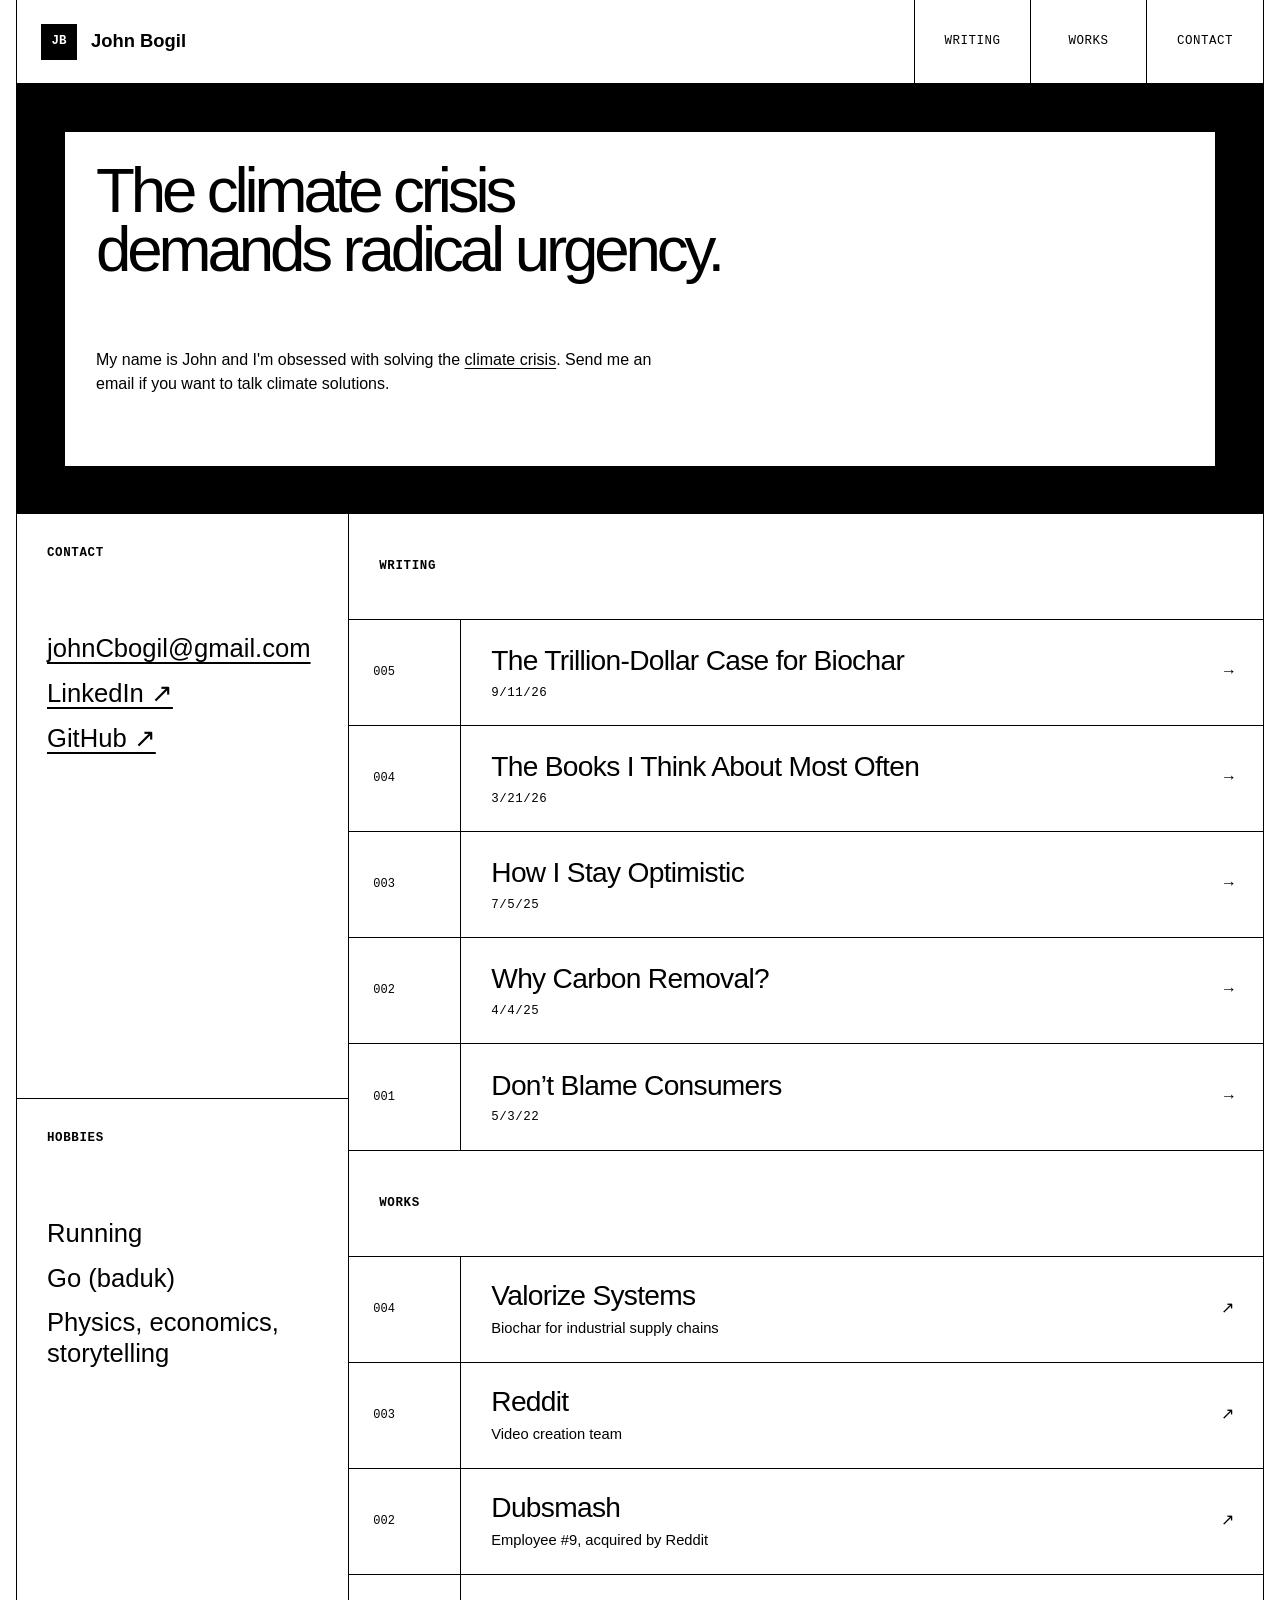
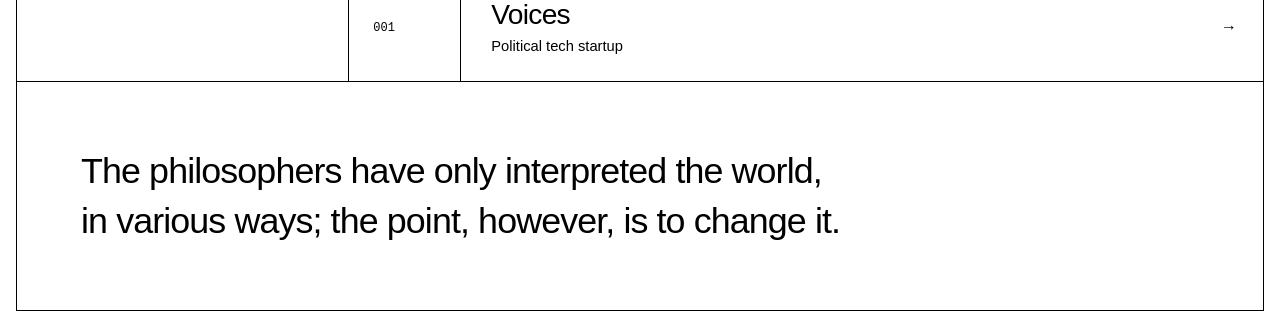
==== commit 571d6eb1: "Add quote section to homepage" ====
--- a/index.html
+++ b/index.html
@@ -4,9 +4,24 @@
     <meta charset="utf-8">
     <meta name="viewport" content="width=device-width, initial-scale=1">
     <meta name="description" content="John Bogil is a startup founder from Brooklyn focused on climate solutions.">
+    <meta property="og:type" content="website">
+    <meta property="og:site_name" content="John Bogil">
+    <meta property="og:title" content="John Bogil">
+    <meta property="og:description" content="John Bogil is a startup founder from Brooklyn focused on climate solutions.">
+    <meta property="og:url" content="https://johnbogil.com/">
+    <meta property="og:image" content="https://johnbogil.com/assets/social-preview.png?v=20261012-2">
+    <meta property="og:image:type" content="image/png">
+    <meta property="og:image:width" content="1200">
+    <meta property="og:image:height" content="630">
+    <meta property="og:image:alt" content="John Bogil. Startup founder focused on climate solutions. Brooklyn. johnbogil.com.">
+    <meta name="twitter:card" content="summary_large_image">
+    <meta name="twitter:title" content="John Bogil">
+    <meta name="twitter:description" content="John Bogil is a startup founder from Brooklyn focused on climate solutions.">
+    <meta name="twitter:image" content="https://johnbogil.com/assets/social-preview.png?v=20261012-2">
+    <meta name="twitter:image:alt" content="John Bogil. Startup founder focused on climate solutions. Brooklyn. johnbogil.com.">
     <link rel="icon" type="image/svg+xml" href="/assets/favicon.svg?v=1">
     <link rel="apple-touch-icon" href="/assets/apple-touch-icon.png">
-    <link rel="stylesheet" href="style.css?v=20260924-2">
+    <link rel="stylesheet" href="style.css?v=20261105-1">
     <title>John Bogil</title>
   </head>
   <body>
@@ -85,6 +100,12 @@
           </div>
         </aside>
         </div>
+
+        <section class="quote-section" aria-label="Quote">
+          <blockquote>
+            <p>The philosophers have only interpreted the world, in various ways; the point, however, is to change it.</p>
+          </blockquote>
+        </section>
       </main>
 
     </div>
--- a/style.css
+++ b/style.css
@@ -370,6 +370,22 @@
   line-height: 1.2;
 }
 
+.quote-section {
+  padding: clamp(32px, 5vw, 72px) clamp(18px, 5vw, 72px);
+  border-bottom: 1px solid var(--ink);
+}
+
+.quote-section blockquote {
+  max-width: 48rem;
+  margin: 0;
+  font-size: clamp(1.5rem, 2.8vw, 2.5rem);
+  font-weight: 500;
+  letter-spacing: -0.025em;
+  line-height: 1.4;
+}
+
+.quote-section p { margin: 0; }
+
 .site-footer {
   display: flex;
   justify-content: space-between;
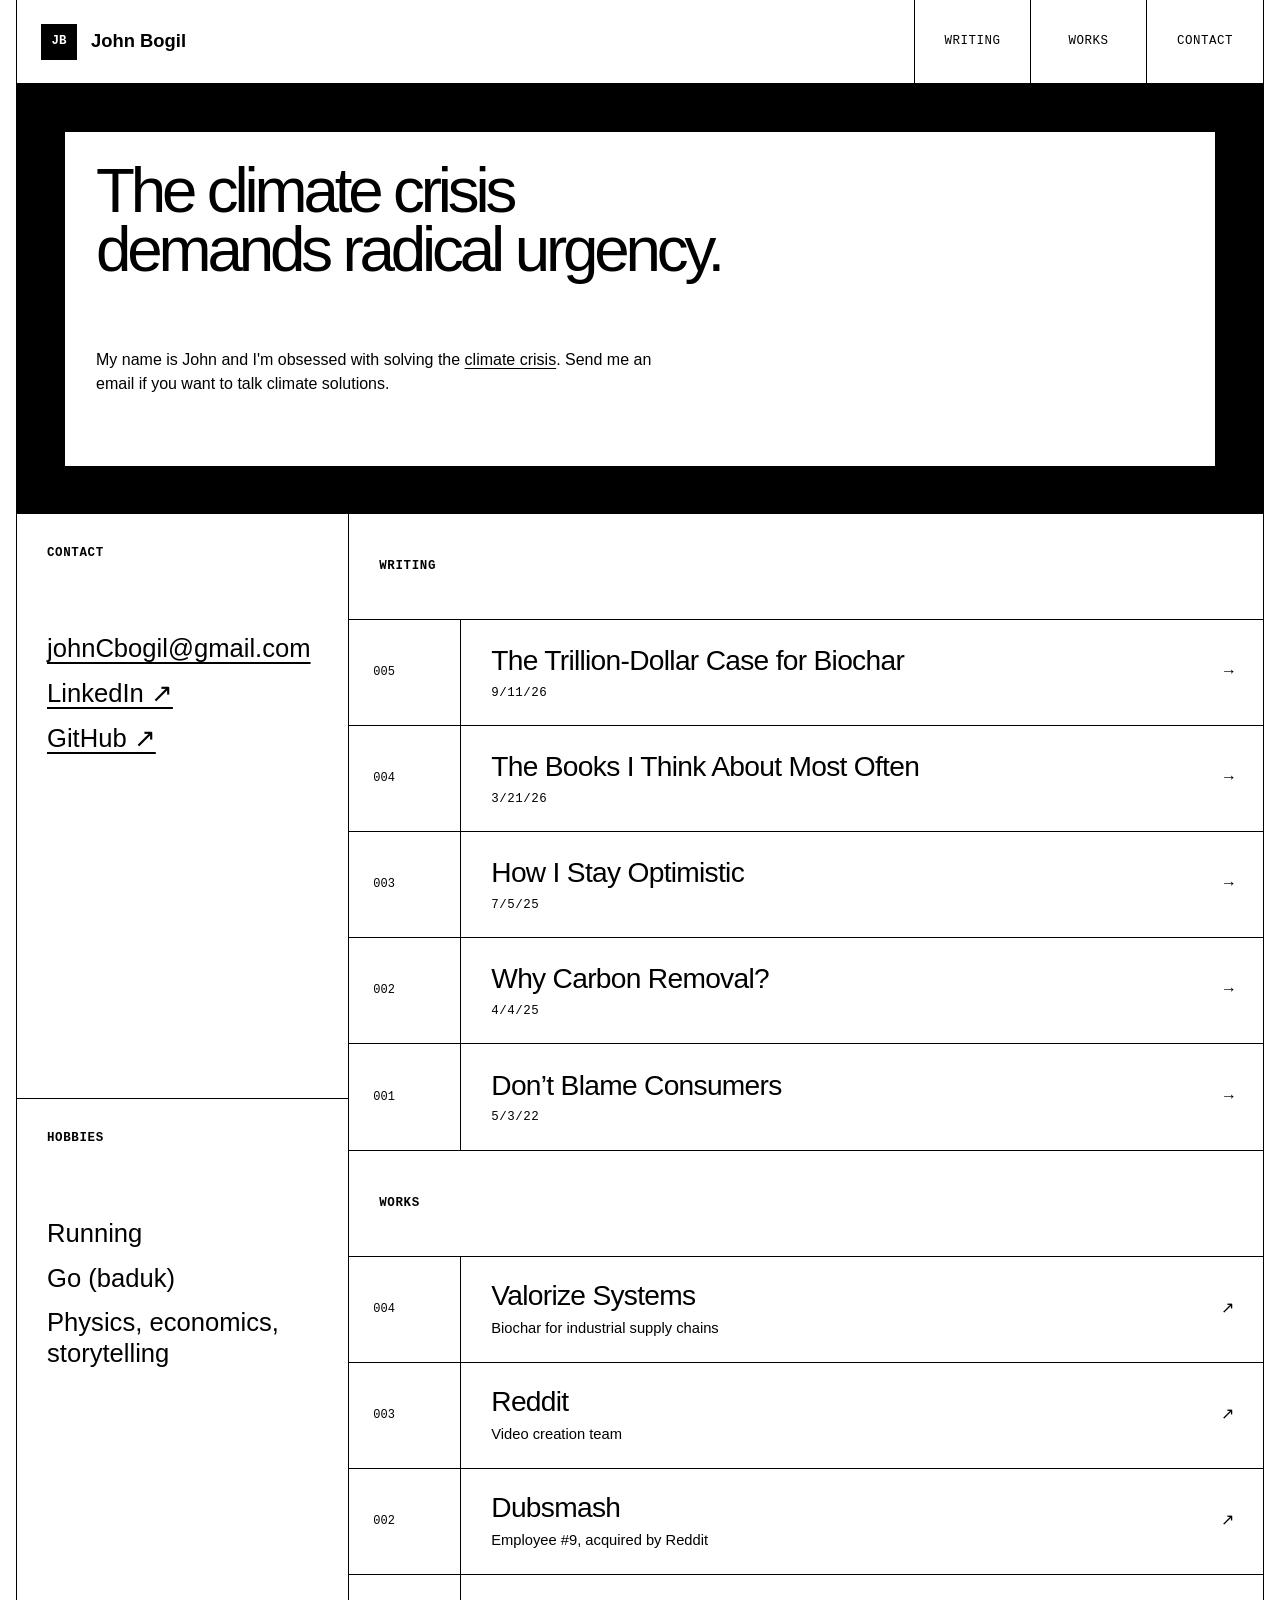
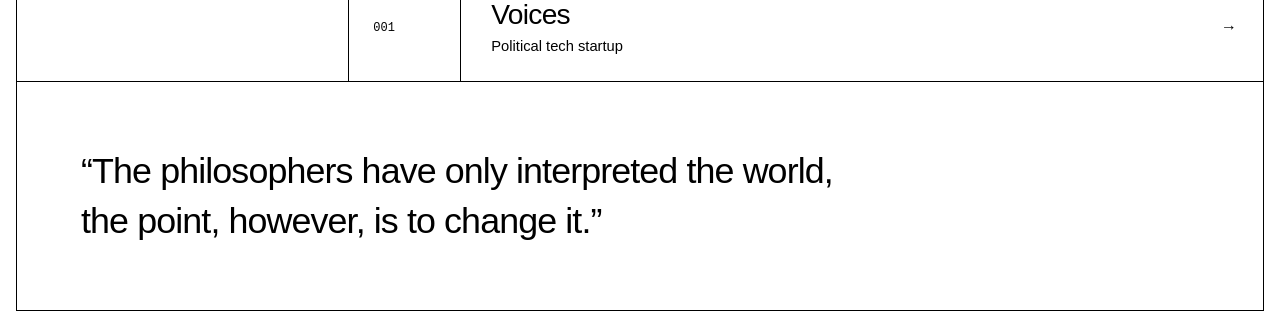
==== commit 97332322: "Revise homepage quote and add quotation marks" ====
--- a/index.html
+++ b/index.html
@@ -103,7 +103,7 @@
 
         <section class="quote-section" aria-label="Quote">
           <blockquote>
-            <p>The philosophers have only interpreted the world, in various ways; the point, however, is to change it.</p>
+            <p>“The philosophers have only interpreted the world, the point, however, is to change it.”</p>
           </blockquote>
         </section>
       </main>
